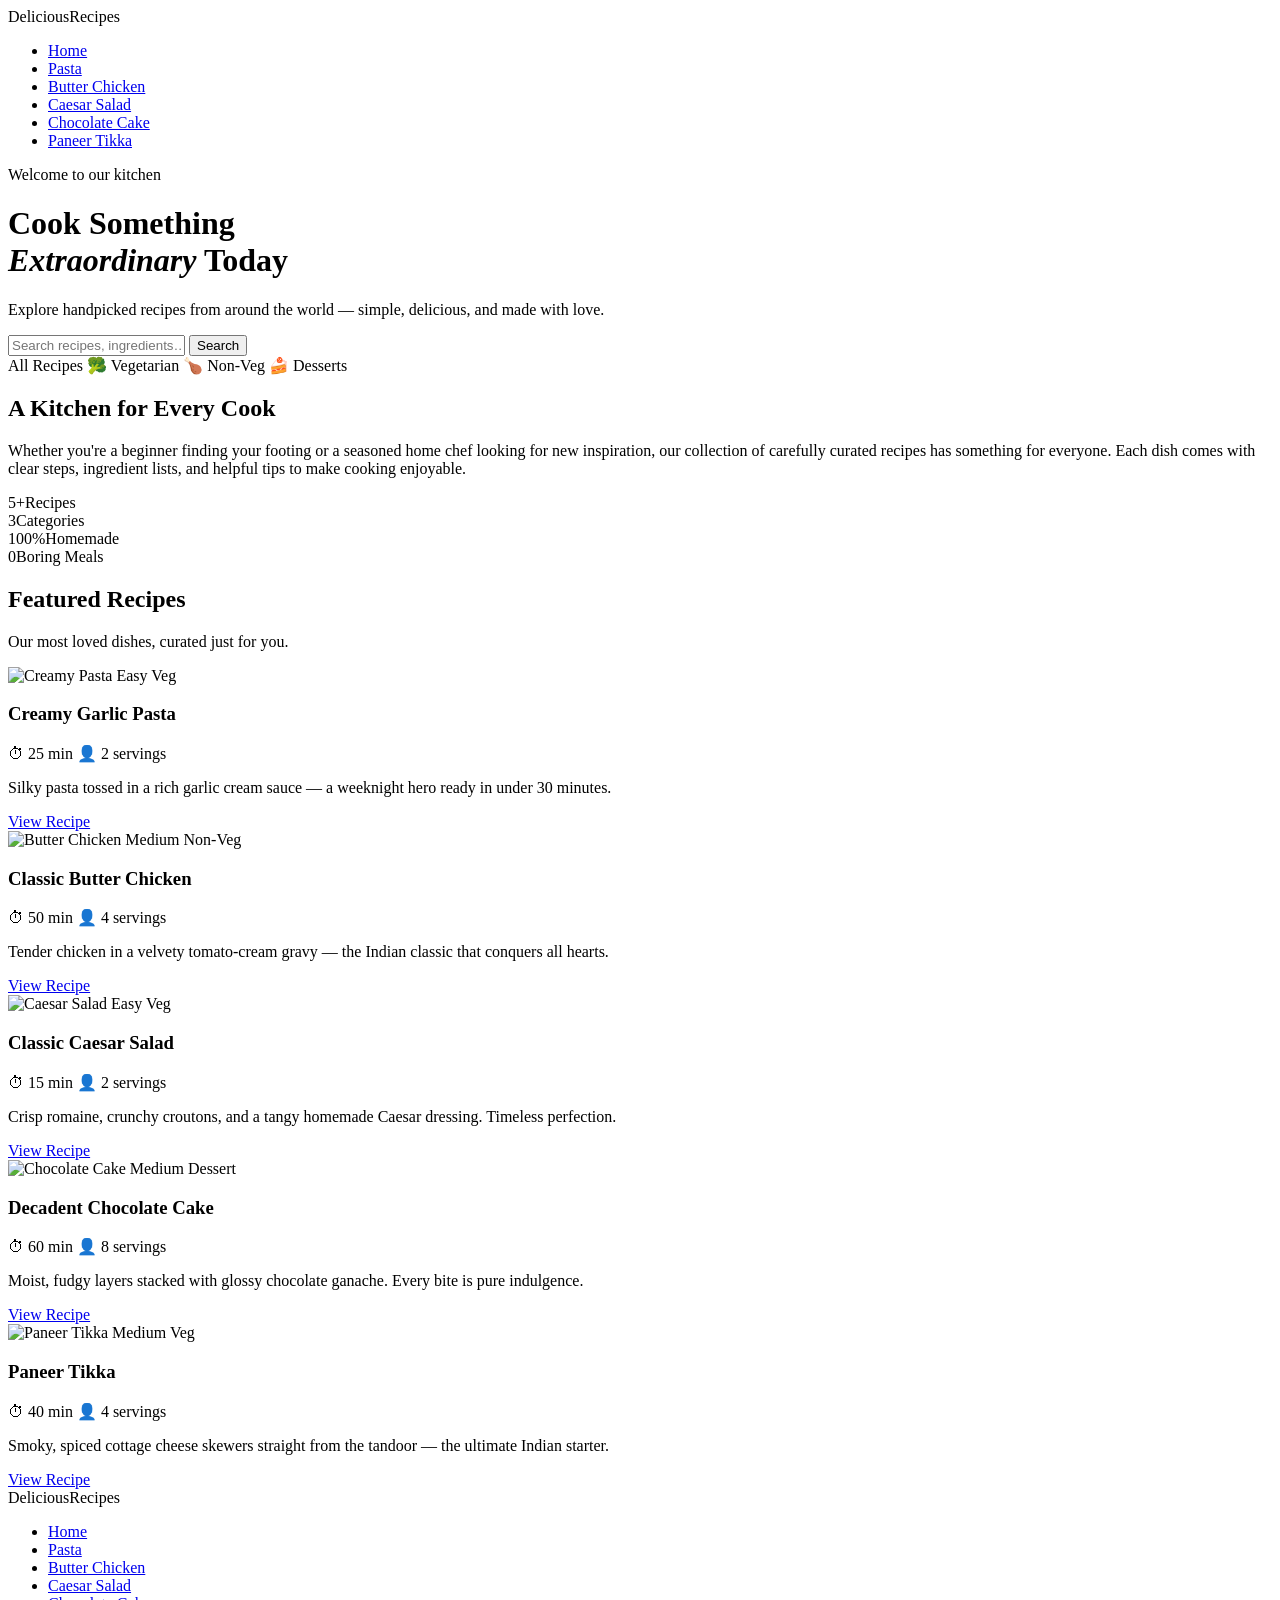
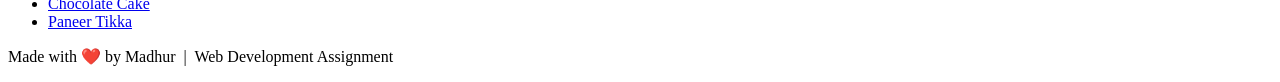
==== index.html @ e7f2f085 "Add files via upload" ====
<!DOCTYPE html>
<html lang="en">
<head>
  <meta charset="UTF-8" />
  <meta name="viewport" content="width=device-width, initial-scale=1.0" />
  <title>Delicious Recipes — Home</title>
  <link rel="stylesheet" href="css/styles.css" />
</head>
<body>

  <!-- NAV -->
  <nav>
    <div class="nav-inner">
      <div class="nav-logo">Delicious<span>Recipes</span></div>
      <ul class="nav-links">
        <li><a href="index.html" class="active">Home</a></li>
        <li><a href="recipe1.html">Pasta</a></li>
        <li><a href="recipe2.html">Butter Chicken</a></li>
        <li><a href="recipe3.html">Caesar Salad</a></li>
        <li><a href="recipe4.html">Chocolate Cake</a></li>
        <li><a href="recipe5.html">Paneer Tikka</a></li>
      </ul>
    </div>
  </nav>

  <!-- HERO -->
  <header class="hero">
    <div class="hero-content">
      <div class="hero-eyebrow">Welcome to our kitchen</div>
      <h1>Cook Something<br><em>Extraordinary</em> Today</h1>
      <p>Explore handpicked recipes from around the world — simple, delicious, and made with love.</p>
      <div class="search-bar">
        <input type="text" placeholder="Search recipes, ingredients…" />
        <button>Search</button>
      </div>
    </div>
  </header>

  <!-- CATEGORIES -->
  <section class="categories">
    <div class="cat-pills">
      <span class="pill all">All Recipes</span>
      <span class="pill veg">🥦 Vegetarian</span>
      <span class="pill nonveg">🍗 Non-Veg</span>
      <span class="pill dessert">🍰 Desserts</span>
    </div>
  </section>

  <!-- INTRO -->
  <section class="intro-strip">
    <h2>A Kitchen for Every Cook</h2>
    <p>Whether you're a beginner finding your footing or a seasoned home chef looking for new inspiration, our collection of carefully curated recipes has something for everyone. Each dish comes with clear steps, ingredient lists, and helpful tips to make cooking enjoyable.</p>
    <div class="stats-row">
      <div class="stat-box"><span class="num">5+</span><span class="lbl">Recipes</span></div>
      <div class="stat-box"><span class="num">3</span><span class="lbl">Categories</span></div>
      <div class="stat-box"><span class="num">100%</span><span class="lbl">Homemade</span></div>
      <div class="stat-box"><span class="num">0</span><span class="lbl">Boring Meals</span></div>
    </div>
  </section>

  <!-- FEATURED RECIPES -->
  <section>
    <div class="section-inner">
      <div class="section-header">
        <h2>Featured Recipes</h2>
        <div class="divider"></div>
        <p>Our most loved dishes, curated just for you.</p>
      </div>

      <div class="cards-grid">

        <!-- Card 1 -->
        <div class="card">
          <div class="card-img-wrap">
            <img src="https://images.unsplash.com/photo-1556909114-f6e7ad7d3136?w=600&q=80" alt="Creamy Pasta" />
            <span class="card-badge badge-easy">Easy</span>
            <span class="card-cat cat-veg">Veg</span>
          </div>
          <div class="card-body">
            <h3>Creamy Garlic Pasta</h3>
            <div class="card-meta">
              <span>⏱ 25 min</span>
              <span>👤 2 servings</span>
            </div>
            <p>Silky pasta tossed in a rich garlic cream sauce — a weeknight hero ready in under 30 minutes.</p>
            <a href="recipe1.html" class="btn btn-primary">View Recipe</a>
          </div>
        </div>

        <!-- Card 2 -->
        <div class="card">
          <div class="card-img-wrap">
            <img src="https://images.unsplash.com/photo-1588166524941-3bf61a9c41db?w=600&q=80" alt="Butter Chicken" />
            <span class="card-badge badge-medium">Medium</span>
            <span class="card-cat cat-nonveg">Non-Veg</span>
          </div>
          <div class="card-body">
            <h3>Classic Butter Chicken</h3>
            <div class="card-meta">
              <span>⏱ 50 min</span>
              <span>👤 4 servings</span>
            </div>
            <p>Tender chicken in a velvety tomato-cream gravy — the Indian classic that conquers all hearts.</p>
            <a href="recipe2.html" class="btn btn-primary">View Recipe</a>
          </div>
        </div>

        <!-- Card 3 -->
        <div class="card">
          <div class="card-img-wrap">
            <img src="https://images.unsplash.com/photo-1550304943-4f24f54ddde9?w=600&q=80" alt="Caesar Salad" />
            <span class="card-badge badge-easy">Easy</span>
            <span class="card-cat cat-veg">Veg</span>
          </div>
          <div class="card-body">
            <h3>Classic Caesar Salad</h3>
            <div class="card-meta">
              <span>⏱ 15 min</span>
              <span>👤 2 servings</span>
            </div>
            <p>Crisp romaine, crunchy croutons, and a tangy homemade Caesar dressing. Timeless perfection.</p>
            <a href="recipe3.html" class="btn btn-primary">View Recipe</a>
          </div>
        </div>

        <!-- Card 4 -->
        <div class="card">
          <div class="card-img-wrap">
            <img src="https://images.unsplash.com/photo-1578985545062-69928b1d9587?w=600&q=80" alt="Chocolate Cake" />
            <span class="card-badge badge-medium">Medium</span>
            <span class="card-cat cat-dessert">Dessert</span>
          </div>
          <div class="card-body">
            <h3>Decadent Chocolate Cake</h3>
            <div class="card-meta">
              <span>⏱ 60 min</span>
              <span>👤 8 servings</span>
            </div>
            <p>Moist, fudgy layers stacked with glossy chocolate ganache. Every bite is pure indulgence.</p>
            <a href="recipe4.html" class="btn btn-primary">View Recipe</a>
          </div>
        </div>

        <!-- Card 5 -->
        <div class="card">
          <div class="card-img-wrap">
            <img src="https://images.unsplash.com/photo-1567188040759-fb8a883dc6d8?w=600&q=80" alt="Paneer Tikka" />
            <span class="card-badge badge-medium">Medium</span>
            <span class="card-cat cat-veg">Veg</span>
          </div>
          <div class="card-body">
            <h3>Paneer Tikka</h3>
            <div class="card-meta">
              <span>⏱ 40 min</span>
              <span>👤 4 servings</span>
            </div>
            <p>Smoky, spiced cottage cheese skewers straight from the tandoor — the ultimate Indian starter.</p>
            <a href="recipe5.html" class="btn btn-primary">View Recipe</a>
          </div>
        </div>

      </div>
    </div>
  </section>

  <!-- FOOTER -->
  <footer>
    <div class="footer-logo">Delicious<span>Recipes</span></div>
    <ul class="footer-links">
      <li><a href="index.html">Home</a></li>
      <li><a href="recipe1.html">Pasta</a></li>
      <li><a href="recipe2.html">Butter Chicken</a></li>
      <li><a href="recipe3.html">Caesar Salad</a></li>
      <li><a href="recipe4.html">Chocolate Cake</a></li>
      <li><a href="recipe5.html">Paneer Tikka</a></li>
    </ul>
    <p>Made with ❤️ by Madhur &nbsp;|&nbsp; Web Development Assignment</p>
  </footer>

</body>
</html>
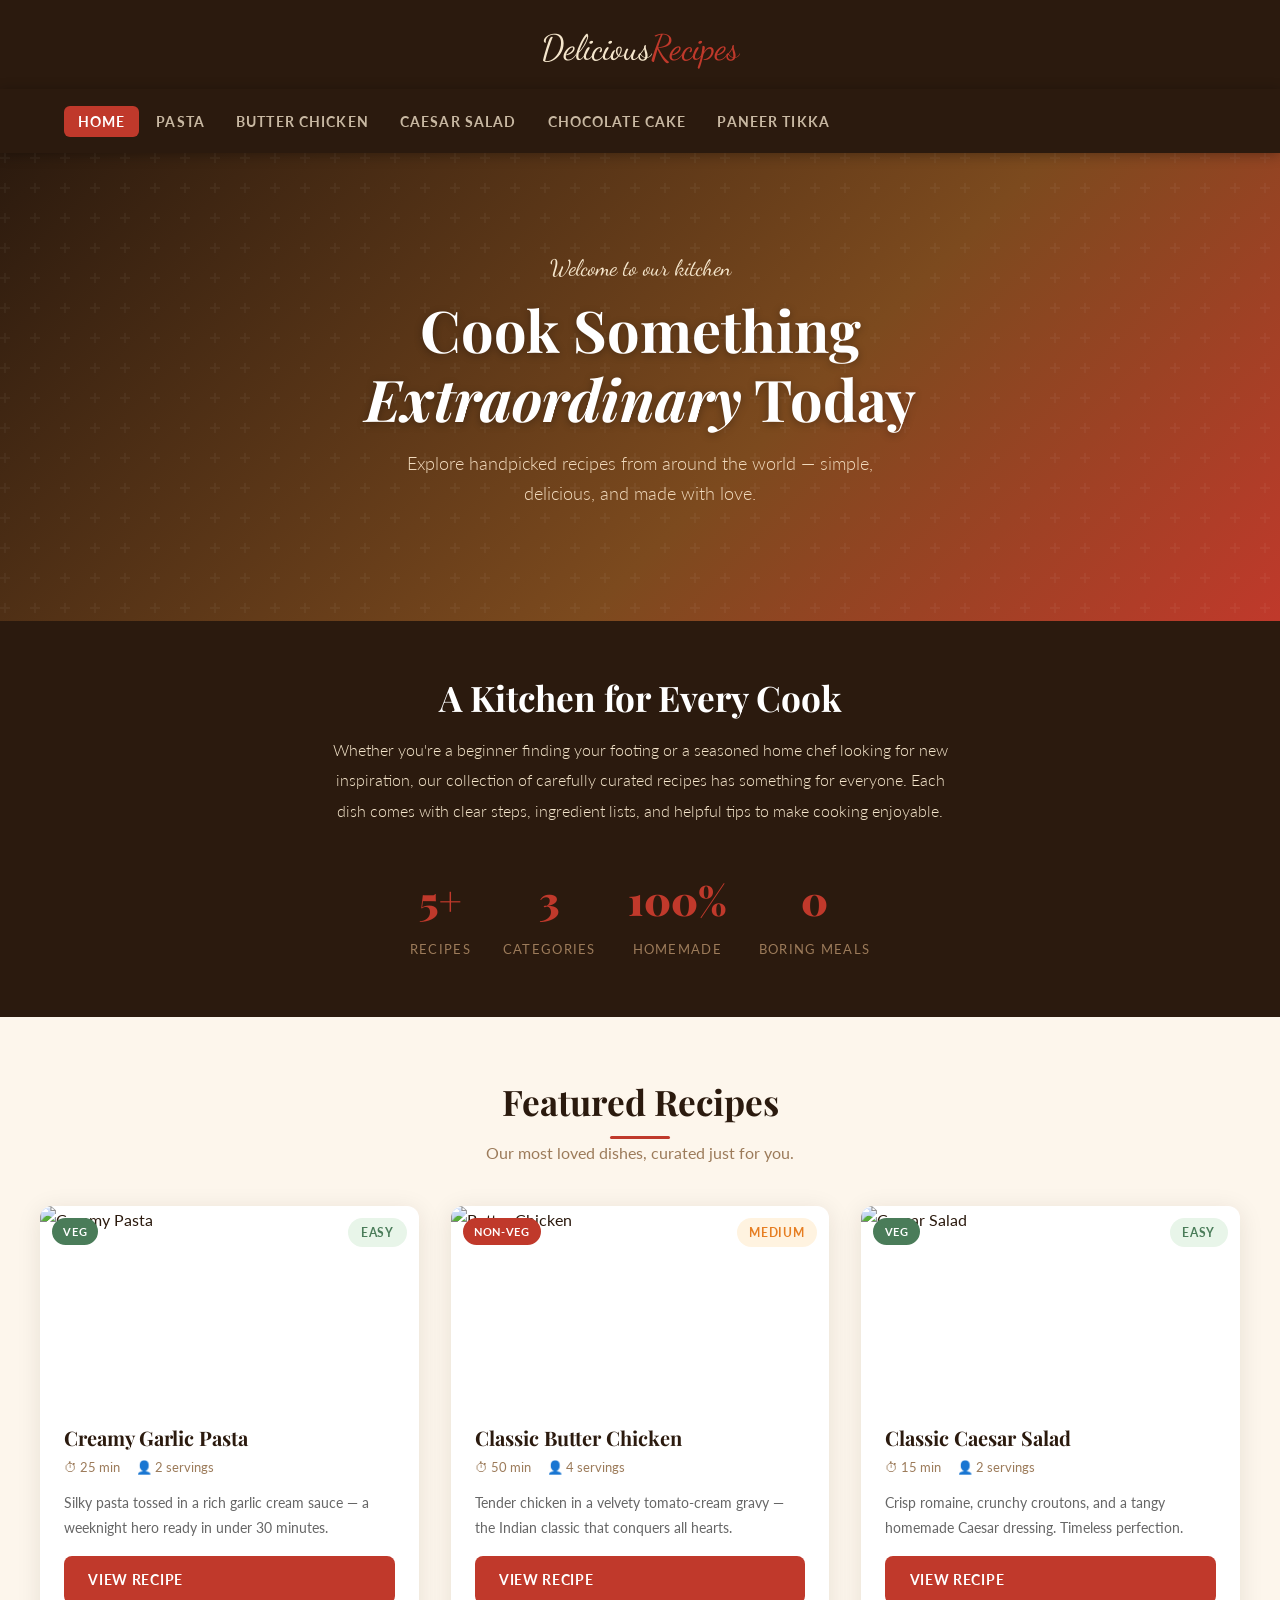
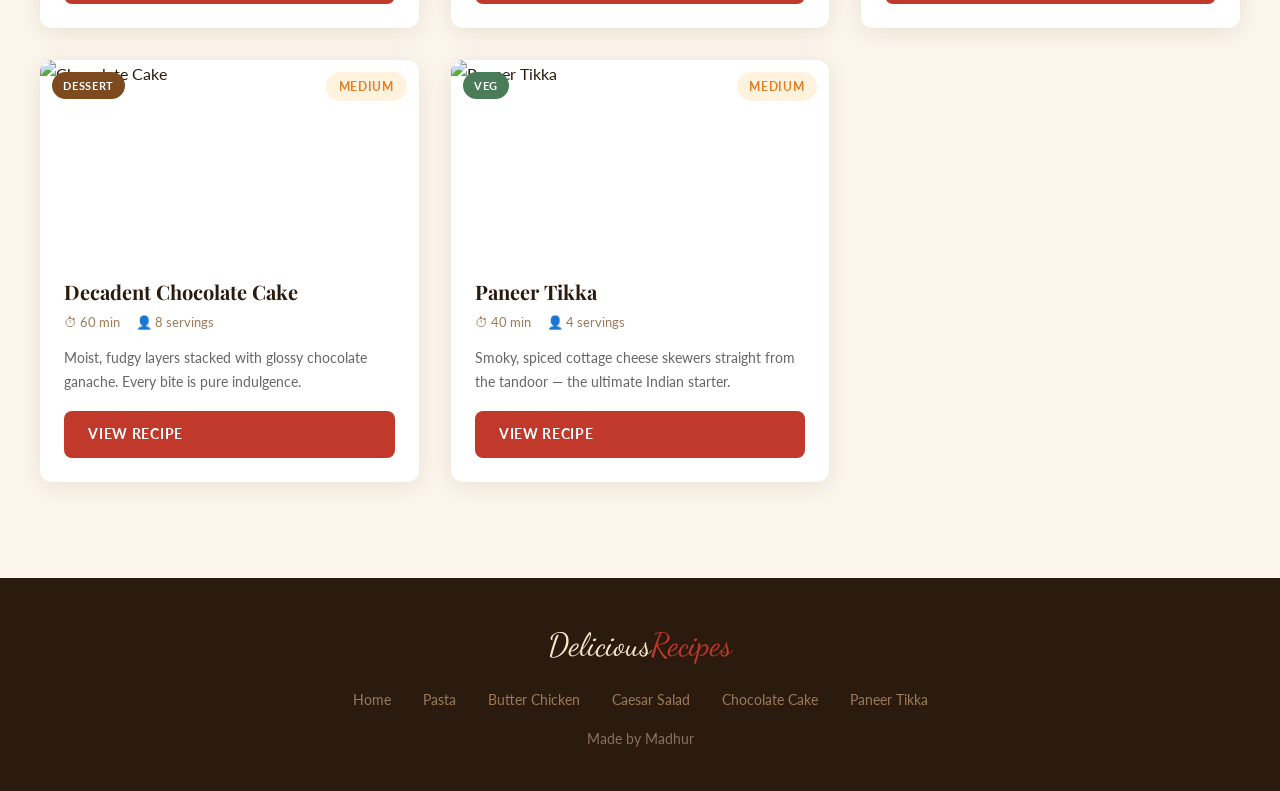
==== commit d42965e9: "Update index.html" ====
--- a/index.html
+++ b/index.html
@@ -8,45 +8,30 @@
 </head>
 <body>
 
-  <!-- NAV -->
-  <nav>
-    <div class="nav-inner">
-      <div class="nav-logo">Delicious<span>Recipes</span></div>
-      <ul class="nav-links">
-        <li><a href="index.html" class="active">Home</a></li>
-        <li><a href="recipe1.html">Pasta</a></li>
-        <li><a href="recipe2.html">Butter Chicken</a></li>
-        <li><a href="recipe3.html">Caesar Salad</a></li>
-        <li><a href="recipe4.html">Chocolate Cake</a></li>
-        <li><a href="recipe5.html">Paneer Tikka</a></li>
-      </ul>
-    </div>
-  </nav>
+<div class="top-logo">Delicious<span>Recipes</span>
+</div>
 
-  <!-- HERO -->
+<nav>
+  <div class="nav-inner">
+    <ul class="nav-links">
+      <li><a href="index.html" class="active">Home</a></li>
+      <li><a href="recipe1.html">Pasta</a></li>
+      <li><a href="recipe2.html">Butter Chicken</a></li>
+      <li><a href="recipe3.html">Caesar Salad</a></li>
+      <li><a href="recipe4.html">Chocolate Cake</a></li>
+      <li><a href="recipe5.html">Paneer Tikka</a></li>
+    </ul>
+  </div>
+</nav>
+
   <header class="hero">
     <div class="hero-content">
       <div class="hero-eyebrow">Welcome to our kitchen</div>
       <h1>Cook Something<br><em>Extraordinary</em> Today</h1>
       <p>Explore handpicked recipes from around the world — simple, delicious, and made with love.</p>
-      <div class="search-bar">
-        <input type="text" placeholder="Search recipes, ingredients…" />
-        <button>Search</button>
-      </div>
     </div>
   </header>
 
-  <!-- CATEGORIES -->
-  <section class="categories">
-    <div class="cat-pills">
-      <span class="pill all">All Recipes</span>
-      <span class="pill veg">🥦 Vegetarian</span>
-      <span class="pill nonveg">🍗 Non-Veg</span>
-      <span class="pill dessert">🍰 Desserts</span>
-    </div>
-  </section>
-
-  <!-- INTRO -->
   <section class="intro-strip">
     <h2>A Kitchen for Every Cook</h2>
     <p>Whether you're a beginner finding your footing or a seasoned home chef looking for new inspiration, our collection of carefully curated recipes has something for everyone. Each dish comes with clear steps, ingredient lists, and helpful tips to make cooking enjoyable.</p>
@@ -58,7 +43,6 @@
     </div>
   </section>
 
-  <!-- FEATURED RECIPES -->
   <section>
     <div class="section-inner">
       <div class="section-header">
@@ -87,7 +71,6 @@
           </div>
         </div>
 
-        <!-- Card 2 -->
         <div class="card">
           <div class="card-img-wrap">
             <img src="https://images.unsplash.com/photo-1588166524941-3bf61a9c41db?w=600&q=80" alt="Butter Chicken" />
@@ -105,7 +88,6 @@
           </div>
         </div>
 
-        <!-- Card 3 -->
         <div class="card">
           <div class="card-img-wrap">
             <img src="https://images.unsplash.com/photo-1550304943-4f24f54ddde9?w=600&q=80" alt="Caesar Salad" />
@@ -123,7 +105,6 @@
           </div>
         </div>
 
-        <!-- Card 4 -->
         <div class="card">
           <div class="card-img-wrap">
             <img src="https://images.unsplash.com/photo-1578985545062-69928b1d9587?w=600&q=80" alt="Chocolate Cake" />
@@ -141,7 +122,6 @@
           </div>
         </div>
 
-        <!-- Card 5 -->
         <div class="card">
           <div class="card-img-wrap">
             <img src="https://images.unsplash.com/photo-1567188040759-fb8a883dc6d8?w=600&q=80" alt="Paneer Tikka" />
@@ -163,7 +143,6 @@
     </div>
   </section>
 
-  <!-- FOOTER -->
   <footer>
     <div class="footer-logo">Delicious<span>Recipes</span></div>
     <ul class="footer-links">
@@ -174,7 +153,7 @@
       <li><a href="recipe4.html">Chocolate Cake</a></li>
       <li><a href="recipe5.html">Paneer Tikka</a></li>
     </ul>
-    <p>Made with ❤️ by Madhur &nbsp;|&nbsp; Web Development Assignment</p>
+    <p>Made by Madhur</p>
   </footer>
 
 </body>
--- a/css/styles.css
+++ b/css/styles.css
@@ -0,0 +1,454 @@
+@import url('https://fonts.googleapis.com/css2?family=Playfair+Display:ital,wght@0,400;0,700;0,900;1,400;1,700&family=Lato:wght@300;400;700&family=Dancing+Script:wght@700&display=swap');
+
+:root {
+  --cream:   #fdf6ec;
+  --sand:    #f5e6cc;
+  --brown:   #7c4a1e;
+  --dark:    #2b1a0e;
+  --accent:  #c0392b;
+  --green:   #4a7c59;
+  --muted:   #9c7b5a;
+  --white:   #ffffff;
+  --shadow:  0 4px 24px rgba(43,26,14,0.10);
+  --radius:  12px;
+  --transition: 0.28s ease;
+}
+
+*, *::before, *::after { box-sizing: border-box; margin: 0; padding: 0; }
+
+html { scroll-behavior: smooth; }
+
+body {
+  font-family: 'Lato', sans-serif;
+  background: var(--cream);
+  color: var(--dark);
+  min-height: 100vh;
+  line-height: 1.7;
+}
+
+img { max-width: 100%; display: block; }
+a  { text-decoration: none; color: inherit; }
+
+h1, h2, h3 { font-family: 'Playfair Display', serif; line-height: 1.2; }
+h1 { font-size: clamp(2rem, 5vw, 3.6rem); }
+h2 { font-size: clamp(1.5rem, 3vw, 2.2rem); }
+h3 { font-size: 1.25rem; }
+
+.script { font-family: 'Dancing Script', cursive; }
+.top-logo {
+  background: var(--dark);
+  text-align: center;
+  padding: 1.2rem 0 0.6rem;
+  font-family: 'Dancing Script', cursive;
+  font-size: 2.2rem;
+  color: var(--sand);
+}
+
+.top-logo span {
+  color: var(--accent);
+}
+
+nav {
+  background: var(--dark);
+  position: sticky;
+  top: 0;
+  z-index: 100;
+  box-shadow: 0 2px 12px rgba(0,0,0,0.3);
+}
+
+.nav-inner {
+  max-width: 1200px;
+  margin: 0 auto;
+  padding: 0 1.5rem;
+  display: flex;
+  align-items: center;
+  justify-content: space-between;
+  gap: 1rem;
+  flex-wrap: wrap;
+  min-height: 64px;
+}
+
+
+.nav-links {
+  display: flex;
+  align-items: center;
+  gap: 0.25rem;
+  flex-wrap: wrap;
+  list-style: none;
+}
+
+.nav-links a {
+  color: #c8b8a2;
+  font-size: 0.875rem;
+  font-weight: 700;
+  letter-spacing: 0.08em;
+  text-transform: uppercase;
+  padding: 0.45rem 0.85rem;
+  border-radius: 6px;
+  transition: background var(--transition), color var(--transition);
+}
+.nav-links a:hover,
+.nav-links a.active {
+  background: var(--accent);
+  color: var(--white);
+}
+
+.hero {
+  background: linear-gradient(135deg, #2b1a0e 0%, #7c4a1e 60%, #c0392b 100%);
+  color: var(--white);
+  padding: 6rem 1.5rem 5rem;
+  text-align: center;
+  position: relative;
+  overflow: hidden;
+}
+
+.hero::before {
+  content: '';
+  position: absolute;
+  inset: 0;
+  background: url("data:image/svg+xml,%3Csvg width='60' height='60' viewBox='0 0 60 60' xmlns='http://www.w3.org/2000/svg'%3E%3Cg fill='none' fill-rule='evenodd'%3E%3Cg fill='%23ffffff' fill-opacity='0.04'%3E%3Cpath d='M36 34v-4h-2v4h-4v2h4v4h2v-4h4v-2h-4zm0-30V0h-2v4h-4v2h4v4h2V6h4V4h-4zM6 34v-4H4v4H0v2h4v4h2v-4h4v-2H6zM6 4V0H4v4H0v2h4v4h2V6h4V4H6z'/%3E%3C/g%3E%3C/g%3E%3C/svg%3E");
+}
+
+.hero-content { position: relative; max-width: 720px; margin: 0 auto; }
+
+.hero-eyebrow {
+  font-family: 'Dancing Script', cursive;
+  font-size: 1.4rem;
+  color: var(--sand);
+  margin-bottom: 0.5rem;
+}
+
+.hero h1 { margin-bottom: 1rem; text-shadow: 0 2px 8px rgba(0,0,0,0.3); }
+
+.hero p {
+  font-size: 1.1rem;
+  color: #f0d9bc;
+  max-width: 540px;
+  margin: 0 auto 2rem;
+  font-weight: 300;
+}
+
+
+
+section { padding: 4rem 1.5rem; }
+
+.section-inner { max-width: 1200px; margin: 0 auto; }
+
+.section-header {
+  text-align: center;
+  margin-bottom: 2.5rem;
+}
+.section-header h2 { margin-bottom: 0.5rem; }
+.section-header p  { color: var(--muted); max-width: 500px; margin: 0 auto; }
+
+.divider {
+  width: 60px; height: 3px;
+  background: var(--accent);
+  margin: 0.75rem auto 0;
+  border-radius: 2px;
+}
+
+.cards-grid {
+  display: grid;
+  grid-template-columns: repeat(auto-fill, minmax(280px, 1fr));
+  gap: 2rem;
+}
+
+.card {
+  background: var(--white);
+  border-radius: var(--radius);
+  overflow: hidden;
+  box-shadow: var(--shadow);
+  transition: transform var(--transition), box-shadow var(--transition);
+  display: flex;
+  flex-direction: column;
+}
+
+.card:hover {
+  transform: translateY(-6px);
+  box-shadow: 0 12px 36px rgba(43,26,14,0.18);
+}
+
+.card-img-wrap {
+  position: relative;
+  height: 200px;
+  overflow: hidden;
+}
+
+.card-img-wrap img {
+  width: 100%; height: 100%;
+  object-fit: cover;
+  transition: transform 0.5s ease;
+}
+.card:hover .card-img-wrap img { transform: scale(1.06); }
+
+.card-badge {
+  position: absolute;
+  top: 12px; right: 12px;
+  padding: 0.3rem 0.8rem;
+  border-radius: 50px;
+  font-size: 0.72rem;
+  font-weight: 700;
+  letter-spacing: 0.06em;
+  text-transform: uppercase;
+}
+.badge-easy   { background: #e8f5e9; color: var(--green); }
+.badge-medium { background: #fff3e0; color: #e67e22; }
+.badge-hard   { background: #fdecea; color: var(--accent); }
+
+.card-cat {
+  position: absolute;
+  top: 12px; left: 12px;
+  font-size: 0.7rem;
+  font-weight: 700;
+  text-transform: uppercase;
+  letter-spacing: 0.06em;
+  padding: 0.25rem 0.7rem;
+  border-radius: 50px;
+}
+.cat-veg    { background: var(--green); color: var(--white); }
+.cat-nonveg { background: var(--accent); color: var(--white); }
+.cat-dessert{ background: var(--brown); color: var(--white); }
+
+.card-body { padding: 1.25rem 1.5rem 1.5rem; flex: 1; display: flex; flex-direction: column; }
+
+.card-body h3 { margin-bottom: 0.4rem; }
+
+.card-meta {
+  display: flex;
+  gap: 1rem;
+  font-size: 0.82rem;
+  color: var(--muted);
+  margin-bottom: 0.8rem;
+}
+.card-meta span::before { margin-right: 0.3rem; }
+
+.card-body p { font-size: 0.9rem; color: #666; flex: 1; margin-bottom: 1rem; }
+
+.btn {
+  display: inline-block;
+  padding: 0.65rem 1.4rem;
+  border-radius: 8px;
+  font-weight: 700;
+  font-size: 0.85rem;
+  letter-spacing: 0.05em;
+  text-transform: uppercase;
+  transition: all var(--transition);
+  cursor: pointer;
+  border: 2px solid transparent;
+}
+
+.btn-primary {
+  background: var(--accent);
+  color: var(--white);
+}
+.btn-primary:hover { background: #a93226; transform: translateY(-1px); }
+
+.btn-outline {
+  background: transparent;
+  color: var(--brown);
+  border-color: var(--brown);
+}
+.btn-outline:hover { background: var(--brown); color: var(--white); }
+
+.intro-strip {
+  background: var(--dark);
+  color: var(--sand);
+  padding: 3.5rem 1.5rem;
+  text-align: center;
+}
+.intro-strip h2 { color: var(--white); margin-bottom: 1rem; }
+.intro-strip p  { max-width: 640px; margin: 0 auto; font-weight: 300; line-height: 1.9; }
+
+.stats-row {
+  display: flex;
+  flex-wrap: wrap;
+  justify-content: center;
+  gap: 2rem;
+  margin-top: 2.5rem;
+}
+.stat-box { text-align: center; }
+.stat-box .num {
+  font-family: 'Playfair Display', serif;
+  font-size: 2.5rem;
+  font-weight: 900;
+  color: var(--accent);
+  display: block;
+}
+.stat-box .lbl { font-size: 0.8rem; letter-spacing: 0.1em; text-transform: uppercase; color: var(--muted); }
+
+.recipe-hero {
+  background: var(--dark);
+  color: var(--white);
+  padding: 4rem 1.5rem 3rem;
+  text-align: center;
+}
+.recipe-hero h1 { margin-bottom: 0.75rem; }
+.recipe-hero p  { color: #c8b8a2; font-weight: 300; max-width: 600px; margin: 0 auto; }
+
+.recipe-meta-bar {
+  background: var(--sand);
+  padding: 1rem 1.5rem;
+}
+.meta-row {
+  max-width: 900px;
+  margin: 0 auto;
+  display: flex;
+  flex-wrap: wrap;
+  gap: 1.5rem;
+  align-items: center;
+  justify-content: center;
+}
+.meta-item {
+  display: flex;
+  align-items: center;
+  gap: 0.5rem;
+  font-size: 0.9rem;
+}
+.meta-icon { font-size: 1.2rem; }
+.meta-label { font-weight: 700; color: var(--brown); font-size: 0.75rem; text-transform: uppercase; display: block; letter-spacing: 0.05em; }
+.meta-val   { color: var(--dark); font-weight: 400; }
+
+.recipe-layout {
+  max-width: 900px;
+  margin: 0 auto;
+  padding: 3rem 1.5rem;
+  display: grid;
+  grid-template-columns: 300px 1fr;
+  gap: 3rem;
+  align-items: start;
+}
+
+.recipe-img {
+  border-radius: var(--radius);
+  overflow: hidden;
+  box-shadow: var(--shadow);
+  
+}
+.recipe-img img { width: 100%; height: 320px; object-fit: cover; }
+
+.ingredients-box {
+  background: var(--sand);
+  border-radius: var(--radius);
+  padding: 1.5rem;
+  margin-top: 1.5rem;
+}
+.ingredients-box h3 {
+  font-family: 'Playfair Display', serif;
+  margin-bottom: 1rem;
+  color: var(--brown);
+  border-bottom: 2px solid var(--brown);
+  padding-bottom: 0.5rem;
+}
+.ingredients-box ul { list-style: none; }
+.ingredients-box li {
+  padding: 0.45rem 0;
+  border-bottom: 1px solid #e0cdb0;
+  font-size: 0.9rem;
+  display: flex;
+  align-items: flex-start;
+  gap: 0.5rem;
+}
+.ingredients-box li::before { content: '✦'; color: var(--accent); font-size: 0.6rem; margin-top: 0.35rem; flex-shrink: 0; }
+.ingredients-box li:last-child { border-bottom: none; }
+
+.instructions h2 { margin-bottom: 1.5rem; color: var(--brown); }
+
+.step {
+  display: flex;
+  gap: 1.25rem;
+  margin-bottom: 1.75rem;
+}
+.step-num {
+  font-family: 'Playfair Display', serif;
+  font-size: 1.8rem;
+  font-weight: 900;
+  color: var(--accent);
+  line-height: 1;
+  min-width: 2rem;
+}
+.step-text { font-size: 0.95rem; color: #444; line-height: 1.8; }
+
+.difficulty-badge {
+  display: inline-block;
+  padding: 0.35rem 1rem;
+  border-radius: 50px;
+  font-size: 0.8rem;
+  font-weight: 700;
+  text-transform: uppercase;
+  letter-spacing: 0.08em;
+  margin-bottom: 1rem;
+}
+
+footer {
+  background: var(--dark);
+  color: #8a7060;
+  text-align: center;
+  padding: 2.5rem 1.5rem;
+  margin-top: 2rem;
+}
+footer .footer-logo {
+  font-family: 'Dancing Script', cursive;
+  font-size: 2rem;
+  color: var(--sand);
+  margin-bottom: 0.5rem;
+}
+footer .footer-logo span { color: var(--accent); }
+footer p { font-size: 0.85rem; margin-top: 0.5rem; }
+footer a { color: var(--muted); transition: color var(--transition); }
+footer a:hover { color: var(--accent); }
+
+.footer-links {
+  display: flex;
+  flex-wrap: wrap;
+  gap: 1rem 2rem;
+  justify-content: center;
+  margin: 1rem 0;
+  list-style: none;
+  font-size: 0.85rem;
+}
+
+.back-link {
+  display: inline-flex;
+  align-items: center;
+  gap: 0.4rem;
+  color: var(--muted);
+  font-size: 0.85rem;
+  font-weight: 700;
+  text-transform: uppercase;
+  letter-spacing: 0.05em;
+  margin-bottom: 1.5rem;
+  transition: color var(--transition);
+}
+.back-link:hover { color: var(--accent); }
+
+@keyframes fadeUp {
+  from { opacity: 0; transform: translateY(24px); }
+  to   { opacity: 1; transform: translateY(0); }
+}
+
+.hero-content { animation: fadeUp 0.7s ease both; }
+.cards-grid .card:nth-child(1) { animation: fadeUp 0.5s 0.1s ease both; }
+.cards-grid .card:nth-child(2) { animation: fadeUp 0.5s 0.2s ease both; }
+.cards-grid .card:nth-child(3) { animation: fadeUp 0.5s 0.3s ease both; }
+.cards-grid .card:nth-child(4) { animation: fadeUp 0.5s 0.4s ease both; }
+.cards-grid .card:nth-child(5) { animation: fadeUp 0.5s 0.5s ease both; }
+
+@media (max-width: 900px) {
+  .recipe-layout {
+    grid-template-columns: 1fr;
+  }
+  .recipe-img { position: static; }
+  .recipe-img img { height: 240px; }
+}
+
+@media (max-width: 640px) {
+  nav .nav-inner { flex-direction: column; padding: 0.75rem 1rem; min-height: auto; }
+  .nav-links a   { font-size: 0.78rem; padding: 0.35rem 0.65rem; }
+  .hero { padding: 4rem 1rem 3rem; }
+  .cards-grid { grid-template-columns: 1fr; }
+  .stats-row  { gap: 1.5rem; }
+  .step { flex-direction: column; gap: 0.5rem; }
+  .step-num { font-size: 1.3rem; }
+  section { padding: 2.5rem 1rem; }
+}
